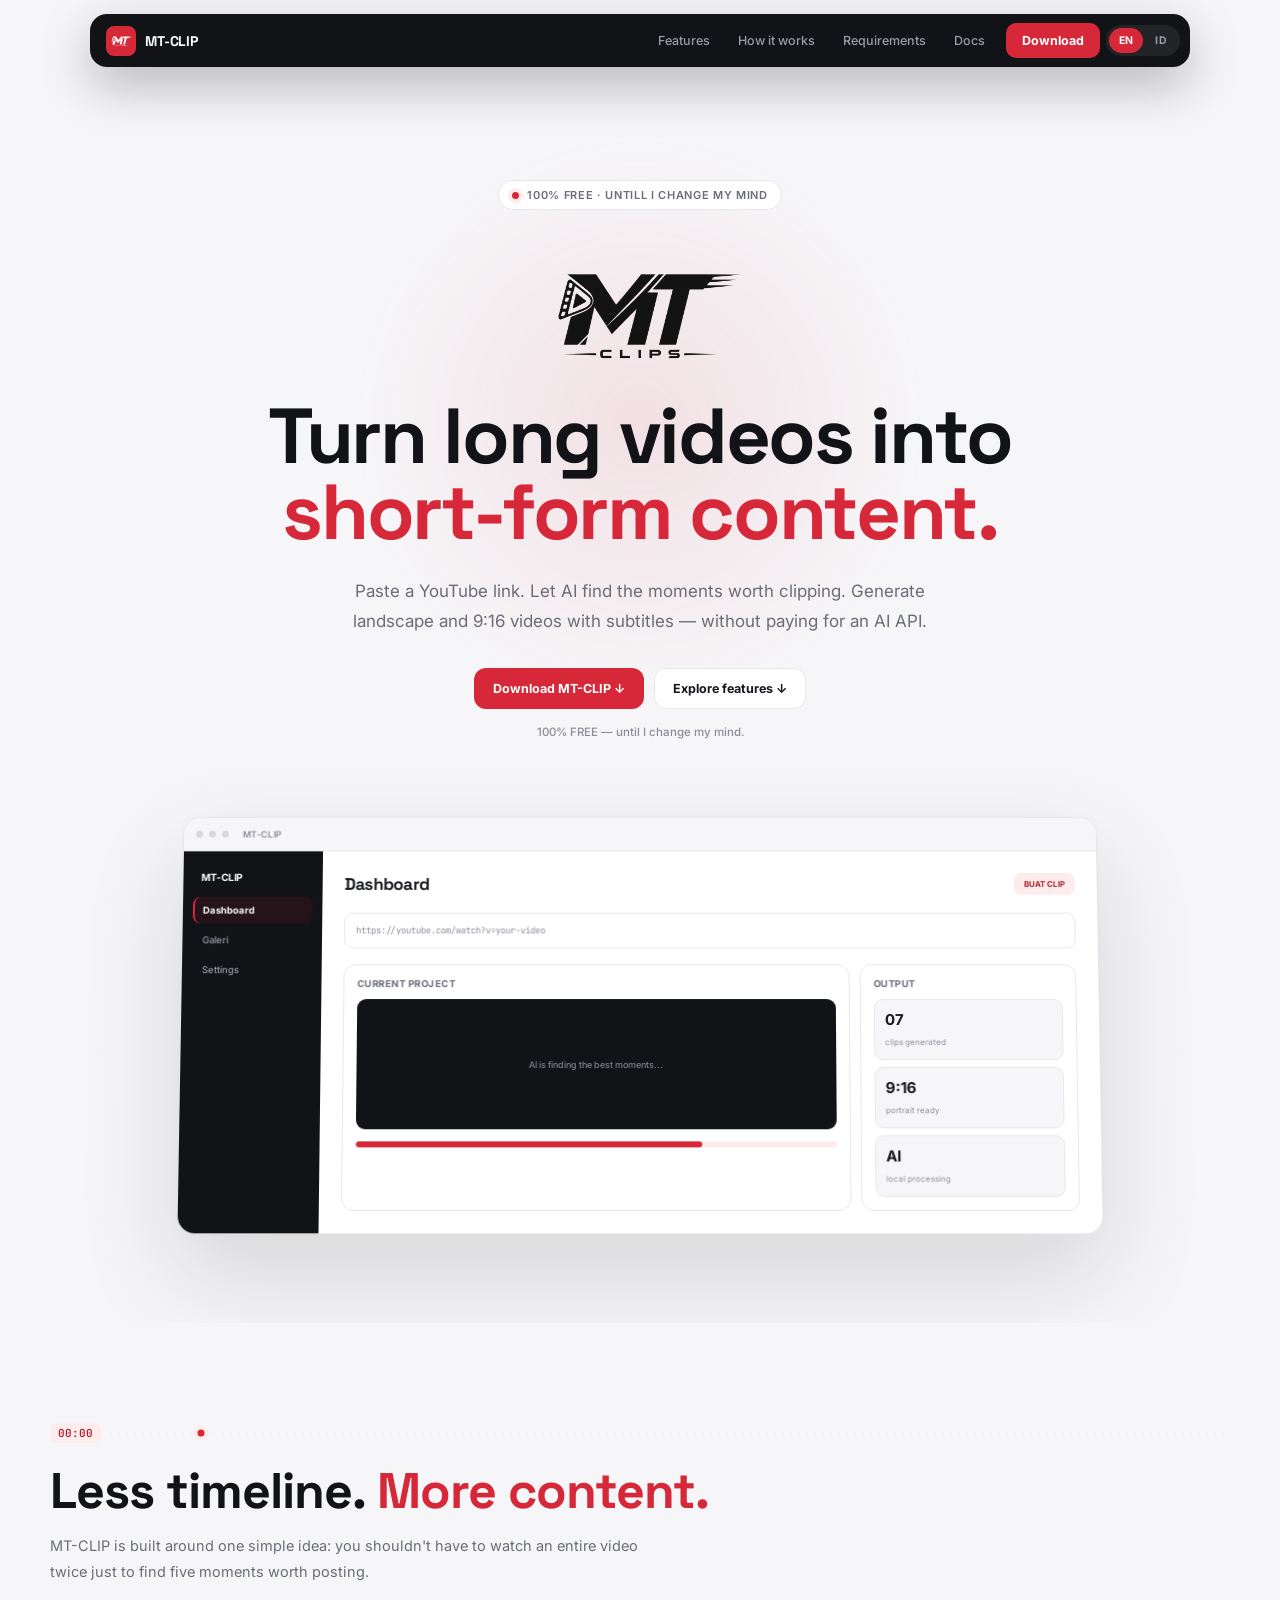
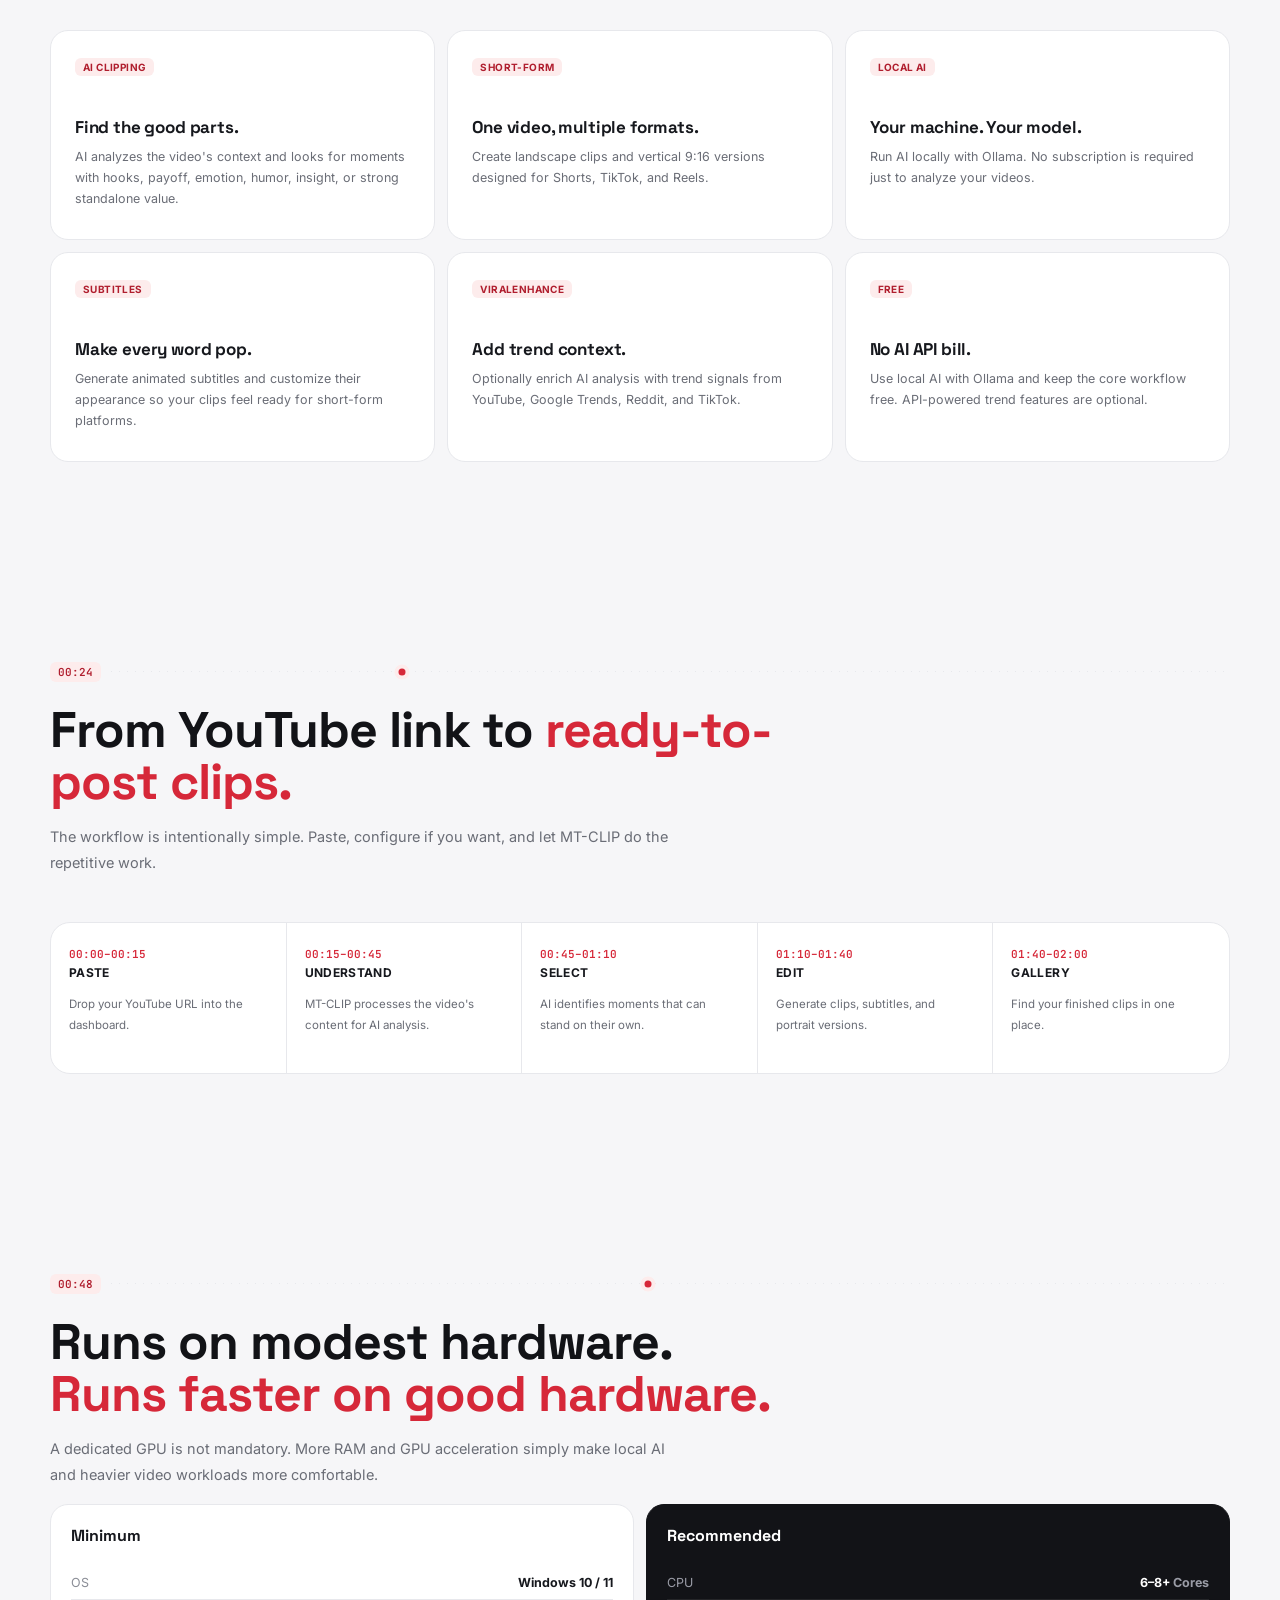
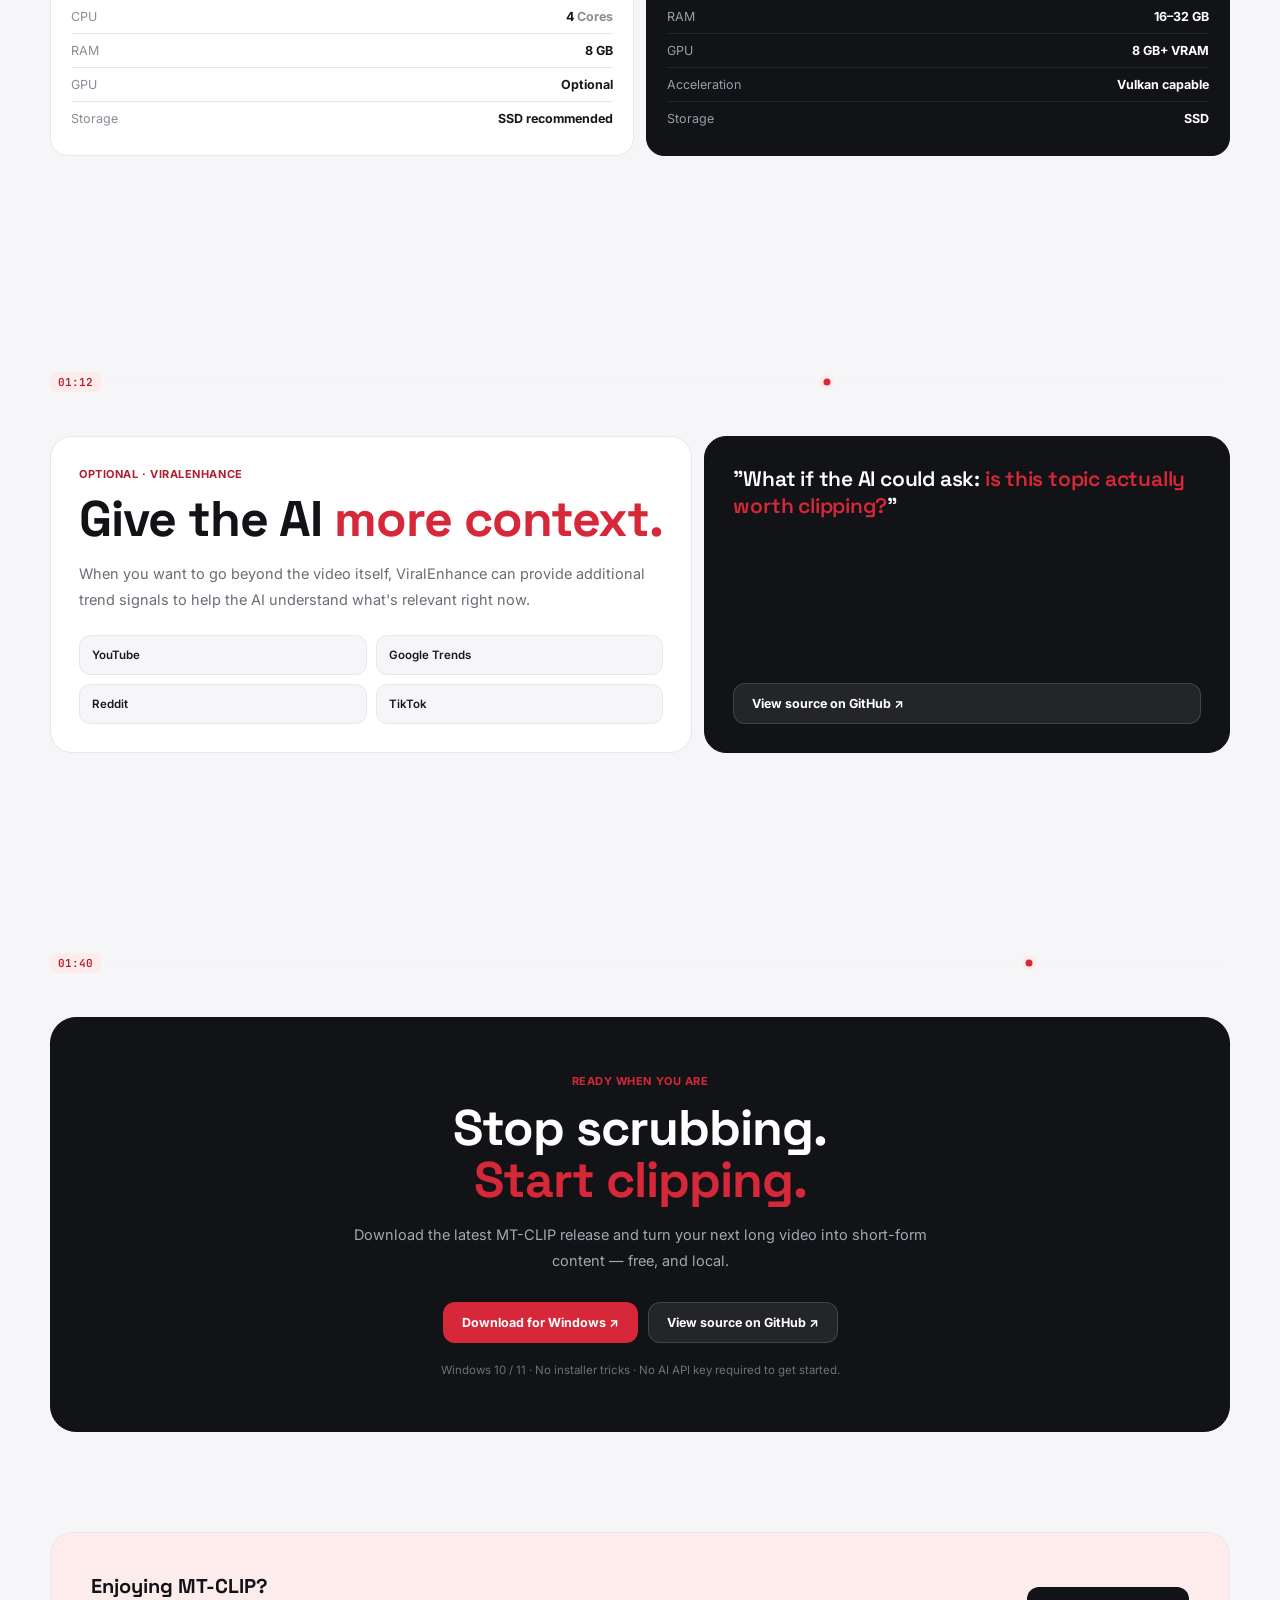
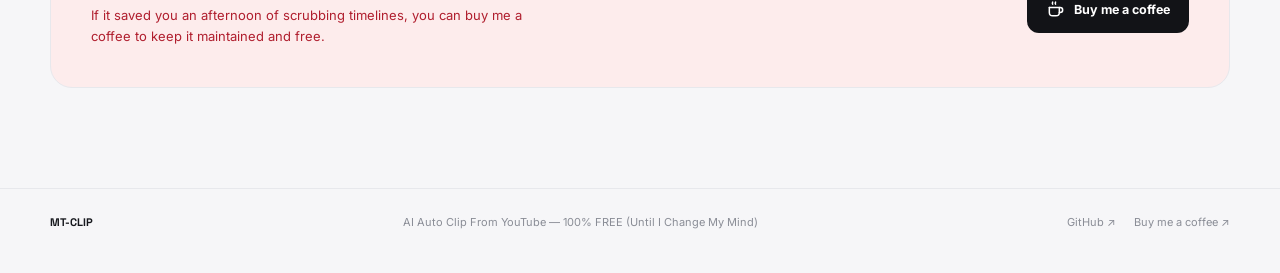
==== index.html @ 2da0e503 "add landing page" ====
<!DOCTYPE html>
<html lang="en">
<head>
  <meta charset="UTF-8" />
  <meta name="viewport" content="width=device-width, initial-scale=1.0" />

  <!-- ============ SEO ============ -->
  <title>MT-CLIP — Turn YouTube Videos into Shorts & Reels with Local AI</title>
  <meta name="title" content="MT-CLIP — Turn YouTube Videos into Shorts & Reels with Local AI" />
  <meta name="description" content="MT-CLIP is a free, desktop app that turns any YouTube video into short-form clips automatically. Local AI finds the best moments, generates 9:16 portrait cuts, and burns in animated subtitles — no API bill required." />
  <meta name="keywords" content="MT-CLIP, AI video clipper, youtube to shorts, auto clip generator, short form content, tiktok clip maker, reels generator, local AI video editor, ollama video, free clip generator, open source video tool" />
  <meta name="author" content="Dafa Prasetya" />
  <meta name="robots" content="index, follow" />
  <meta name="theme-color" content="#121317" />
  <link rel="canonical" href="https://mt-clip.app/" />
  <!-- NOTE: replace the canonical/og:url/twitter:url values above and below with your real deployed domain before publishing. -->

  <!-- ============ Open Graph ============ -->
  <meta property="og:type" content="website" />
  <meta property="og:url" content="https://mt-clip.app/" />
  <meta property="og:title" content="MT-CLIP — Turn YouTube Videos into Shorts & Reels with Local AI" />
  <meta property="og:description" content="Paste a YouTube link. Local AI finds the moments worth clipping and exports landscape + 9:16 videos with animated subtitles — 100% free." />
  <meta property="og:image" content="https://mt-clip.app/logo.png" />
  <meta property="og:locale" content="en_US" />
  <meta property="og:locale:alternate" content="id_ID" />

  <!-- ============ Twitter Card ============ -->
  <meta name="twitter:card" content="summary_large_image" />
  <meta name="twitter:url" content="https://mt-clip.app/" />
  <meta name="twitter:title" content="MT-CLIP — Turn YouTube Videos into Shorts & Reels with Local AI" />
  <meta name="twitter:description" content="Free, local-AI clipper: YouTube link in, ready-to-post Shorts/Reels/TikTok clips out." />
  <meta name="twitter:image" content="https://mt-clip.app/logo.png" />

  <link rel="icon" href="logo.png" type="image/png" />
  <link rel="apple-touch-icon" href="logo.png" />

  <!-- ============ Structured data ============ -->
  <script type="application/ld+json">
  {
    "@context": "https://schema.org",
    "@type": "SoftwareApplication",
    "name": "MT-CLIP",
    "applicationCategory": "MultimediaApplication",
    "operatingSystem": "Windows 10, Windows 11",
    "description": "Free desktop app that uses local AI to turn long YouTube videos into short-form clips with subtitles, in landscape and 9:16 portrait format.",
    "offers": {
      "@type": "Offer",
      "price": "0",
      "priceCurrency": "USD"
    },
    "url": "https://mt-clip.app/",
    "image": "https://mt-clip.app/logo.png",
    "author": {
      "@type": "Person",
      "name": "Dafa Prasetya"
    }
  }
  </script>

  <link rel="preconnect" href="https://fonts.googleapis.com" />
  <link rel="preconnect" href="https://fonts.gstatic.com" crossorigin />
  <link href="https://fonts.googleapis.com/css2?family=Space+Grotesk:wght@500;600;700&family=Inter:wght@400;500;600;700;800&family=JetBrains+Mono:wght@500;600&display=swap" rel="stylesheet" />

  <link rel="stylesheet" href="style.css">
</head>
<body>
  <nav>
    <a class="brand" href="#top">
      <span class="brand-mark"><img src="logo.png" alt="" /></span>
      <span class="brand-name">MT-CLIP</span>
    </a>
    <div class="nav-links">
      <a href="#features" data-i18n="nav.features">Features</a>
      <a href="#how" data-i18n="nav.how">How it works</a>
      <a href="#requirements" data-i18n="nav.requirements">Requirements</a>
      <a href="docs.html" data-i18n="nav.doc">Docs</a>
      <a class="nav-cta" href="#download" data-i18n="nav.download">Download</a>
      <div class="lang-toggle" role="group" aria-label="Language switch">
        <button type="button" data-lang="en" class="active">EN</button>
        <button type="button" data-lang="id">ID</button>
      </div>
    </div>
  </nav>

  <main>
    <section class="hero" id="top">
      <div class="orb"></div>
      <div class="wrap hero-content">
        <div class="eyebrow"><span class="dot"></span> <span data-i18n="hero.eyebrow">100% FREE · Untill i change my mind</span></div>
        <img class="hero-logo" src="logo.png" alt="MT-CLIP logo" />
        <h1 data-i18n="hero.title">Turn long videos into <span>short-form content.</span></h1>
        <p class="hero-copy" data-i18n="hero.copy">
          Paste a YouTube link. Let AI find the moments worth clipping.
          Generate landscape and 9:16 videos with subtitles — without paying for an AI API.
        </p>
        <div class="hero-actions">
          <a class="btn btn-primary" href="#download" data-i18n="hero.cta_primary">Download MT-CLIP ↓</a>
          <a class="btn btn-secondary" href="#features" data-i18n="hero.cta_secondary">Explore features ↓</a>
        </div>
        <div class="release-note" data-i18n="hero.release_note">100% FREE — until I change my mind.</div>

        <div class="mockup-wrap reveal">
          <div class="mockup">
            <div class="window-bar">
              <i></i><i></i><i></i><span class="window-title">MT-CLIP</span>
            </div>
            <div class="dashboard">
              <aside class="side">
                <div class="side-title">MT-CLIP</div>
                <div class="side-item active">Dashboard</div>
                <div class="side-item">Galeri</div>
                <div class="side-item">Settings</div>
              </aside>
              <div class="dash-main">
                <div class="dash-head">
                  <h3 data-i18n="mockup.dashboard">Dashboard</h3>
                  <span class="tiny-btn" data-i18n="mockup.new">BUAT CLIP</span>
                </div>
                <div class="input">https://youtube.com/watch?v=your-video</div>
                <div class="dash-grid">
                  <div class="dash-card">
                    <h4 data-i18n="mockup.current">Current project</h4>
                    <div class="video-preview" data-i18n="mockup.finding">AI is finding the best moments...</div>
                    <div class="progress"><span></span></div>
                  </div>
                  <div class="dash-card">
                    <h4 data-i18n="mockup.output">Output</h4>
                    <div class="stats">
                      <div class="stat"><b>07</b><small data-i18n="mockup.stat1">clips generated</small></div>
                      <div class="stat"><b>9:16</b><small data-i18n="mockup.stat2">portrait ready</small></div>
                      <div class="stat"><b>AI</b><small data-i18n="mockup.stat3">local processing</small></div>
                    </div>
                  </div>
                </div>
              </div>
            </div>
          </div>
        </div>
      </div>
    </section>

    <section id="features">
      <div class="wrap">
        <div class="timecode reveal"><span class="tc-label">00:00</span><div class="tc-track" style="--tc-pos:8%"></div></div>
        <h2 class="section-title reveal" data-i18n="features.title">Less timeline. <span>More content.</span></h2>
        <p class="section-copy reveal" data-i18n="features.copy">
          MT-CLIP is built around one simple idea: you shouldn't have to watch an entire video twice just to find five moments worth posting.
        </p>

        <div class="feature-grid">
          <article class="feature reveal">
            <div class="feature-chip" data-i18n="feature.1.chip">AI CLIPPING</div>
            <h3 data-i18n="feature.1.title">Find the good parts.</h3>
            <p data-i18n="feature.1.desc">AI analyzes the video's context and looks for moments with hooks, payoff, emotion, humor, insight, or strong standalone value.</p>
          </article>
          <article class="feature reveal">
            <div class="feature-chip" data-i18n="feature.2.chip">SHORT-FORM</div>
            <h3 data-i18n="feature.2.title">One video, multiple formats.</h3>
            <p data-i18n="feature.2.desc">Create landscape clips and vertical 9:16 versions designed for Shorts, TikTok, and Reels.</p>
          </article>
          <article class="feature reveal">
            <div class="feature-chip" data-i18n="feature.3.chip">LOCAL AI</div>
            <h3 data-i18n="feature.3.title">Your machine. Your model.</h3>
            <p data-i18n="feature.3.desc">Run AI locally with Ollama. No subscription is required just to analyze your videos.</p>
          </article>
          <article class="feature reveal">
            <div class="feature-chip" data-i18n="feature.4.chip">SUBTITLES</div>
            <h3 data-i18n="feature.4.title">Make every word pop.</h3>
            <p data-i18n="feature.4.desc">Generate animated subtitles and customize their appearance so your clips feel ready for short-form platforms.</p>
          </article>
          <article class="feature reveal">
            <div class="feature-chip" data-i18n="feature.5.chip">VIRALENHANCE</div>
            <h3 data-i18n="feature.5.title">Add trend context.</h3>
            <p data-i18n="feature.5.desc">Optionally enrich AI analysis with trend signals from YouTube, Google Trends, Reddit, and TikTok.</p>
          </article>
          <article class="feature reveal">
            <div class="feature-chip" data-i18n="feature.6.chip">FREE</div>
            <h3 data-i18n="feature.6.title">No AI API bill.</h3>
            <p data-i18n="feature.6.desc">Use local AI with Ollama and keep the core workflow free. API-powered trend features are optional.</p>
          </article>
        </div>
      </div>
    </section>

    <section id="how">
      <div class="wrap">
        <div class="timecode reveal"><span class="tc-label">00:24</span><div class="tc-track" style="--tc-pos:26%"></div></div>
        <h2 class="section-title reveal" data-i18n="how.title">From YouTube link to <span>ready-to-post clips.</span></h2>
        <p class="section-copy reveal" data-i18n="how.copy">The workflow is intentionally simple. Paste, configure if you want, and let MT-CLIP do the repetitive work.</p>

        <div class="flow">
          <div class="flow-step reveal"><span class="flow-time">00:00–00:15</span><b data-i18n="step.1.b">PASTE</b><span class="flow-desc" data-i18n="step.1.d">Drop your YouTube URL into the dashboard.</span></div>
          <div class="flow-step reveal"><span class="flow-time">00:15–00:45</span><b data-i18n="step.2.b">UNDERSTAND</b><span class="flow-desc" data-i18n="step.2.d">MT-CLIP processes the video's content for AI analysis.</span></div>
          <div class="flow-step reveal"><span class="flow-time">00:45–01:10</span><b data-i18n="step.3.b">SELECT</b><span class="flow-desc" data-i18n="step.3.d">AI identifies moments that can stand on their own.</span></div>
          <div class="flow-step reveal"><span class="flow-time">01:10–01:40</span><b data-i18n="step.4.b">EDIT</b><span class="flow-desc" data-i18n="step.4.d">Generate clips, subtitles, and portrait versions.</span></div>
          <div class="flow-step reveal"><span class="flow-time">01:40–02:00</span><b data-i18n="step.5.b">GALLERY</b><span class="flow-desc" data-i18n="step.5.d">Find your finished clips in one place.</span></div>
        </div>
      </div>
    </section>

    <section id="requirements">
      <div class="wrap">
        <div class="timecode reveal"><span class="tc-label">00:48</span><div class="tc-track" style="--tc-pos:48%"></div></div>
        <h2 class="section-title reveal" data-i18n="req.title">Runs on modest hardware. <span>Runs faster on good hardware.</span></h2>
        <p class="section-copy reveal" data-i18n="req.copy">
          A dedicated GPU is not mandatory. More RAM and GPU acceleration simply make local AI and heavier video workloads more comfortable.
        </p>

        <div class="spec-wrap">
          <div class="spec reveal">
            <h3 data-i18n="req.min.title">Minimum</h3>
            <div class="spec-row"><span data-i18n="req.os">OS</span><b>Windows 10 / 11</b></div>
            <div class="spec-row"><span data-i18n="req.cpu">CPU</span><b>4 <span data-i18n="req.cores">Cores</span></b></div>
            <div class="spec-row"><span data-i18n="req.ram">RAM</span><b>8 GB</b></div>
            <div class="spec-row"><span data-i18n="req.gpu">GPU</span><b data-i18n="req.optional">Optional</b></div>
            <div class="spec-row"><span data-i18n="req.storage">Storage</span><b data-i18n="req.ssd_rec">SSD recommended</b></div>
          </div>
          <div class="spec rec reveal">
            <h3 data-i18n="req.rec.title">Recommended</h3>
            <div class="spec-row"><span data-i18n="req.cpu">CPU</span><b>6–8+ <span data-i18n="req.cores">Cores</span></b></div>
            <div class="spec-row"><span data-i18n="req.ram">RAM</span><b>16–32 GB</b></div>
            <div class="spec-row"><span data-i18n="req.gpu">GPU</span><b>8 GB+ VRAM</b></div>
            <div class="spec-row"><span data-i18n="req.accel">Acceleration</span><b data-i18n="req.vulkan">Vulkan capable</b></div>
            <div class="spec-row"><span data-i18n="req.storage">Storage</span><b>SSD</b></div>
          </div>
        </div>
      </div>
    </section>

    <section>
      <div class="wrap">
        <div class="timecode reveal"><span class="tc-label">01:12</span><div class="tc-track" style="--tc-pos:64%"></div></div>
        <div class="viral">
          <div class="viral-main reveal">
            <div class="section-copy" style="margin-top:0; font-weight:700; color:var(--accent-dark); text-transform:uppercase; letter-spacing:.05em; font-size:11px;" data-i18n="viral.kicker">Optional · ViralEnhance</div>
            <h2 class="section-title" style="margin-top:8px;" data-i18n="viral.title">Give the AI <span>more context.</span></h2>
            <p class="section-copy" data-i18n="viral.copy">When you want to go beyond the video itself, ViralEnhance can provide additional trend signals to help the AI understand what's relevant right now.</p>
            <div class="source-list">
              <div class="source">YouTube</div>
              <div class="source">Google Trends</div>
              <div class="source">Reddit</div>
              <div class="source">TikTok</div>
            </div>
          </div>
          <div class="viral-side reveal">
            <p class="quote" data-i18n="viral.quote">"What if the AI could ask: <span>is this topic actually worth clipping?</span>"</p>
            <a class="btn btn-secondary" style="background:rgba(255,255,255,.08); color:#fff; border-color:rgba(255,255,255,.14);" href="https://github.com/dafaprasetya/MT-CLIP" target="_blank" rel="noopener" data-i18n="viral.link">View source on GitHub ↗</a>
          </div>
        </div>
      </div>
    </section>

    <section id="download">
      <div class="wrap">
        <div class="timecode reveal"><span class="tc-label">01:40</span><div class="tc-track" style="--tc-pos:82%"></div></div>
        <div class="download-panel reveal">
          <div class="section-copy" style="margin-top:0; font-weight:700; color:var(--accent); text-transform:uppercase; letter-spacing:.05em; font-size:11px;" data-i18n="dl.kicker">Ready when you are</div>
          <h2 class="section-title" style="margin:10px auto 0; color:#fff;" data-i18n="dl.title">Stop scrubbing.<br><span>Start clipping.</span></h2>
          <p class="section-copy" data-i18n="dl.copy">Download the latest MT-CLIP release and turn your next long video into short-form content — free, and local.</p>
          <div class="download-actions">
            <a class="btn btn-primary" href="https://github.com/dafaprasetya/MT-CLIP/releases/" target="_blank" rel="noopener" data-i18n="dl.primary">Download for Windows ↗</a>
            <a class="btn btn-secondary" style="background:rgba(255,255,255,.08); color:#fff; border-color:rgba(255,255,255,.14);" href="https://github.com/dafaprasetya/MT-CLIP" target="_blank" rel="noopener" data-i18n="dl.secondary">View source on GitHub ↗</a>
          </div>
          <div class="download-meta" data-i18n="dl.meta">Windows 10 / 11 · No installer tricks · No AI API key required to get started.</div>
        </div>
      </div>
    </section>

    <section style="padding-top:0;">
      <div class="wrap">
        <div class="coffee-panel reveal">
          <div class="coffee-copy">
            <h3 data-i18n="coffee.title">Enjoying MT-CLIP?</h3>
            <p data-i18n="coffee.copy">If it saved you an afternoon of scrubbing timelines, you can buy me a coffee to keep it maintained and free.</p>
          </div>
          <a class="btn btn-dark" href="https://tiptap.gg/prstya" target="_blank" rel="noopener">
            <svg class="coffee-icon" viewBox="0 0 24 24" fill="none" xmlns="http://www.w3.org/2000/svg" aria-hidden="true">
              <path d="M4 9h13a3 3 0 0 1 0 6h-1" stroke="currentColor" stroke-width="1.8" stroke-linecap="round"/>
              <path d="M4 9v6a4 4 0 0 0 4 4h4a4 4 0 0 0 4-4V9" stroke="currentColor" stroke-width="1.8" stroke-linecap="round" stroke-linejoin="round"/>
              <path d="M8 2.5c-.6.9-.6 1.6 0 2.5M11.5 2.5c-.6.9-.6 1.6 0 2.5" stroke="currentColor" stroke-width="1.8" stroke-linecap="round"/>
            </svg>
            <span data-i18n="coffee.button">Buy me a coffee</span>
          </a>
        </div>
      </div>
    </section>
  </main>

  <footer>
    <div class="wrap footer-inner">
      <div class="footer-brand">MT-CLIP</div>
      <div data-i18n="footer.tagline">AI Auto Clip From YouTube — 100% FREE (Until I Change My Mind)</div>
      <div class="footer-links">
        <a href="https://github.com/dafaprasetya/MT-CLIP" target="_blank" rel="noopener">GitHub ↗</a>
        <a href="https://tiptap.gg/prstya" target="_blank" rel="noopener" data-i18n="footer.coffee">Buy me a coffee ↗</a>
      </div>
    </div>
  </footer>

  <script>
    // =========================================================
    // Scroll-reveal
    // =========================================================
    var observer = new IntersectionObserver(function (entries) {
      entries.forEach(function (entry) {
        if (entry.isIntersecting) {
          entry.target.classList.add("show");
          observer.unobserve(entry.target);
        }
      });
    }, { threshold: 0.12 });

    document.querySelectorAll(".reveal").forEach(function (el, index) {
      el.style.transitionDelay = Math.min(index * 30, 220) + "ms";
      observer.observe(el);
    });

    // Tiny parallax on the hero glow.
    var orb = document.querySelector(".orb");
    window.addEventListener("mousemove", function (e) {
      if (!orb) return;
      var x = (e.clientX / window.innerWidth - 0.5) * 16;
      var y = (e.clientY / window.innerHeight - 0.5) * 10;
      orb.style.transform = "translate(calc(-50% + " + x + "px), calc(-50% + " + y + "px))";
    });

    // Smooth-scroll for every in-page anchor (nav "Download" -> #download,
    // hero CTAs, etc.) with an offset so the fixed nav never covers the target.
    document.querySelectorAll('a[href^="#"]').forEach(function (link) {
      link.addEventListener("click", function (e) {
        var id = link.getAttribute("href");
        if (id.length < 2) return;
        var target = document.querySelector(id);
        if (!target) return;
        e.preventDefault();
        var navHeight = 96;
        var top = target.getBoundingClientRect().top + window.pageYOffset - navHeight;
        window.scrollTo({ top: top, behavior: "smooth" });
        history.pushState(null, "", id);
      });
    });

    // =========================================================
    // EN / ID language switch — pure JS, no page reload
    // =========================================================
    var translations = {
      en: {
        "nav.features": "Features",
        "nav.how": "How it works",
        "nav.doc": "Docs",
        "nav.requirements": "Requirements",
        "nav.download": "Download",
        "hero.eyebrow": "100$ Free · Untill I Change My Mind",
        "hero.title": 'Turn long videos into <span>short-form content.</span>',
        "hero.copy": "Paste a YouTube link. Let AI find the moments worth clipping. Generate landscape and 9:16 videos with subtitles — without paying for an AI API.",
        "hero.cta_primary": "Download MT-CLIP ↓",
        "hero.cta_secondary": "Explore features ↓",
        "hero.release_note": "100% FREE — until I change my mind.",
        "mockup.dashboard": "Dashboard",
        "mockup.new": "NEW CLIP",
        "mockup.current": "Current project",
        "mockup.finding": "AI is finding the best moments...",
        "mockup.output": "Output",
        "mockup.stat1": "clips generated",
        "mockup.stat2": "portrait ready",
        "mockup.stat3": "local processing",
        "features.title": 'Less timeline. <span>More content.</span>',
        "features.copy": "MT-CLIP is built around one simple idea: you shouldn't have to watch an entire video twice just to find five moments worth posting.",
        "feature.1.chip": "AI CLIPPING", "feature.1.title": "Find the good parts.", "feature.1.desc": "AI analyzes the video's context and looks for moments with hooks, payoff, emotion, humor, insight, or strong standalone value.",
        "feature.2.chip": "SHORT-FORM", "feature.2.title": "One video, multiple formats.", "feature.2.desc": "Create landscape clips and vertical 9:16 versions designed for Shorts, TikTok, and Reels.",
        "feature.3.chip": "LOCAL AI", "feature.3.title": "Your machine. Your model.", "feature.3.desc": "Run AI locally with Ollama. No subscription is required just to analyze your videos.",
        "feature.4.chip": "SUBTITLES", "feature.4.title": "Make every word pop.", "feature.4.desc": "Generate animated subtitles and customize their appearance so your clips feel ready for short-form platforms.",
        "feature.5.chip": "VIRALENHANCE", "feature.5.title": "Add trend context.", "feature.5.desc": "Optionally enrich AI analysis with trend signals from YouTube, Google Trends, Reddit, and TikTok.",
        "feature.6.chip": "FREE", "feature.6.title": "No AI API bill.", "feature.6.desc": "Use local AI with Ollama and keep the core workflow free. API-powered trend features are optional.",
        "how.title": 'From YouTube link to <span>ready-to-post clips.</span>',
        "how.copy": "The workflow is intentionally simple. Paste, configure if you want, and let MT-CLIP do the repetitive work.",
        "step.1.b": "PASTE", "step.1.d": "Drop your YouTube URL into the dashboard.",
        "step.2.b": "UNDERSTAND", "step.2.d": "MT-CLIP processes the video's content for AI analysis.",
        "step.3.b": "SELECT", "step.3.d": "AI identifies moments that can stand on their own.",
        "step.4.b": "EDIT", "step.4.d": "Generate clips, subtitles, and portrait versions.",
        "step.5.b": "GALLERY", "step.5.d": "Find your finished clips in one place.",
        "req.title": 'Runs on modest hardware. <span>Runs faster on good hardware.</span>',
        "req.copy": "A dedicated GPU is not mandatory. More RAM and GPU acceleration simply make local AI and heavier video workloads more comfortable.",
        "req.min.title": "Minimum", "req.rec.title": "Recommended",
        "req.os": "OS", "req.cpu": "CPU", "req.cores": "Cores", "req.ram": "RAM", "req.gpu": "GPU",
        "req.optional": "Optional", "req.storage": "Storage", "req.ssd_rec": "SSD recommended",
        "req.accel": "Acceleration", "req.vulkan": "Vulkan capable",
        "viral.kicker": "Optional · ViralEnhance",
        "viral.title": 'Give the AI <span>more context.</span>',
        "viral.copy": "When you want to go beyond the video itself, ViralEnhance can provide additional trend signals to help the AI understand what's relevant right now.",
        "viral.quote": '"What if the AI could ask: <span>is this topic actually worth clipping?</span>"',
        "viral.link": "View source on GitHub ↗",
        "dl.kicker": "Ready when you are",
        "dl.title": 'Stop scrubbing.<br><span>Start clipping.</span>',
        "dl.copy": "Download the latest MT-CLIP release and turn your next long video into short-form content — free, and local.",
        "dl.primary": "Download for Windows ↗",
        "dl.secondary": "View source on GitHub ↗",
        "dl.meta": "Windows 10 / 11 · No installer tricks · No AI API key required to get started.",
        "coffee.title": "Enjoying MT-CLIP?",
        "coffee.copy": "If it saved you an afternoon of scrubbing timelines, you can buy me a coffee to keep it maintained and free.",
        "coffee.button": "Buy me a coffee",
        "footer.tagline": "AI Auto Clip From YouTube — 100% FREE (Until I Change My Mind)",
        "footer.coffee": "Buy me a coffee ↗"
      },
      id: {
        "nav.features": "Fitur",
        "nav.how": "Cara kerja",
        "nav.doc": "Doks",
        "nav.requirements": "Spesifikasi",
        "nav.download": "Download",
        "hero.eyebrow": "100% Gratis · setidaknya sampai saya berubah pikiran",
        "hero.title": 'Ubah video panjang jadi <span>konten short-form.</span>',
        "hero.copy": "Tempel link YouTube. Biarkan AI mencari momen yang layak diklip. Hasilkan video landscape dan 9:16 lengkap dengan subtitle — tanpa perlu bayar API AI.",
        "hero.cta_primary": "Download MT-CLIP ↓",
        "hero.cta_secondary": "Lihat fitur ↓",
        "hero.release_note": "100% GRATIS — sampai saya berubah pikiran.",
        "mockup.dashboard": "Dashboard",
        "mockup.new": "CLIP BARU",
        "mockup.current": "Proyek saat ini",
        "mockup.finding": "AI sedang mencari momen terbaik...",
        "mockup.output": "Hasil",
        "mockup.stat1": "klip dibuat",
        "mockup.stat2": "versi portrait siap",
        "mockup.stat3": "proses lokal",
        "features.title": 'Lebih sedikit timeline. <span>Lebih banyak konten.</span>',
        "features.copy": "MT-CLIP dibangun dari satu ide sederhana: kamu tidak perlu menonton ulang seluruh video hanya untuk menemukan lima momen yang layak diunggah.",
        "feature.1.chip": "AI CLIPPING", "feature.1.title": "Temukan bagian terbaiknya.", "feature.1.desc": "AI menganalisis konteks video dan mencari momen dengan hook, payoff, emosi, humor, insight, atau nilai yang kuat berdiri sendiri.",
        "feature.2.chip": "SHORT-FORM", "feature.2.title": "Satu video, banyak format.", "feature.2.desc": "Buat klip landscape dan versi vertikal 9:16 yang dirancang untuk Shorts, TikTok, dan Reels.",
        "feature.3.chip": "AI LOKAL", "feature.3.title": "Mesinmu. Modelmu.", "feature.3.desc": "Jalankan AI secara lokal dengan Ollama. Tidak perlu berlangganan hanya untuk menganalisis video.",
        "feature.4.chip": "SUBTITLE", "feature.4.title": "Buat setiap kata menonjol.", "feature.4.desc": "Hasilkan subtitle animasi dan sesuaikan tampilannya agar klip terasa siap untuk platform short-form.",
        "feature.5.chip": "VIRALENHANCE", "feature.5.title": "Tambahkan konteks tren.", "feature.5.desc": "Perkaya analisis AI secara opsional dengan sinyal tren dari YouTube, Google Trends, Reddit, dan TikTok.",
        "feature.6.chip": "GRATIS", "feature.6.title": "Tanpa biaya API AI.", "feature.6.desc": "Gunakan AI lokal dengan Ollama dan jaga alur kerja inti tetap gratis. Fitur tren berbasis API bersifat opsional.",
        "how.title": 'Dari link YouTube jadi <span>klip siap unggah.</span>',
        "how.copy": "Alur kerjanya sengaja dibuat sederhana. Tempel, atur jika perlu, lalu biarkan MT-CLIP mengerjakan bagian yang berulang.",
        "step.1.b": "TEMPEL", "step.1.d": "Masukkan URL YouTube ke dashboard.",
        "step.2.b": "PAHAMI", "step.2.d": "MT-CLIP memproses isi video untuk dianalisis AI.",
        "step.3.b": "PILIH", "step.3.d": "AI mengidentifikasi momen yang bisa berdiri sendiri.",
        "step.4.b": "EDIT", "step.4.d": "Hasilkan klip, subtitle, dan versi portrait.",
        "step.5.b": "GALERI", "step.5.d": "Temukan klip yang sudah jadi di satu tempat.",
        "req.title": 'Jalan di perangkat sederhana. <span>Lebih cepat di perangkat mumpuni.</span>',
        "req.copy": "GPU khusus tidak wajib. RAM lebih besar dan akselerasi GPU hanya membuat AI lokal dan proses video berat terasa lebih nyaman.",
        "req.min.title": "Minimum", "req.rec.title": "Direkomendasikan",
        "req.os": "OS", "req.cpu": "CPU", "req.cores": "Core", "req.ram": "RAM", "req.gpu": "GPU",
        "req.optional": "Opsional", "req.storage": "Penyimpanan", "req.ssd_rec": "SSD disarankan",
        "req.accel": "Akselerasi", "req.vulkan": "Mendukung Vulkan",
        "viral.kicker": "Opsional · ViralEnhance",
        "viral.title": 'Beri AI <span>konteks lebih.</span>',
        "viral.copy": "Kalau ingin lebih dari sekadar isi video, ViralEnhance bisa memberi sinyal tren tambahan agar AI paham apa yang relevan saat ini.",
        "viral.quote": '"Bagaimana kalau AI bisa bertanya: <span>apakah topik ini benar-benar layak diklip?</span>"',
        "viral.link": "Lihat source di GitHub ↗",
        "dl.kicker": "Siap kapan pun kamu siap",
        "dl.title": 'Berhenti scrubbing.<br><span>Mulai nge-clip.</span>',
        "dl.copy": "Download rilis terbaru MT-CLIP dan ubah video panjangmu berikutnya jadi konten short-form — gratis, dan lokal.",
        "dl.primary": "Download untuk Windows ↗",
        "dl.secondary": "Lihat source di GitHub ↗",
        "dl.meta": "Windows 10 / 11 · Tanpa trik instalasi · Tidak butuh API key AI untuk mulai.",
        "coffee.title": "Suka pakai MT-CLIP?",
        "coffee.copy": "Kalau ini menghemat waktumu dari scrubbing timeline berjam-jam, traktir saya kopi biar tetap dirawat dan gratis.",
        "coffee.button": "Traktir kopi",
        "footer.tagline": "AI Auto Clip Dari YouTube — 100% GRATIS (Sampai Saya Berubah Pikiran)",
        "footer.coffee": "Traktir kopi ↗"
      }
    };

    function applyLanguage(lang) {
      if (!translations[lang]) return;
      var dict = translations[lang];
      document.querySelectorAll("[data-i18n]").forEach(function (el) {
        var key = el.getAttribute("data-i18n");
        if (dict[key] !== undefined) {
          el.innerHTML = dict[key];
        }
      });
      document.documentElement.lang = lang;
      document.querySelectorAll(".lang-toggle button").forEach(function (btn) {
        btn.classList.toggle("active", btn.getAttribute("data-lang") === lang);
      });
      try { localStorage.setItem("mtclip-lang", lang); } catch (e) {}
    }

    document.querySelectorAll(".lang-toggle button").forEach(function (btn) {
      btn.addEventListener("click", function () {
        applyLanguage(btn.getAttribute("data-lang"));
      });
    });

    (function initLanguage() {
      var saved = null;
      try { saved = localStorage.getItem("mtclip-lang"); } catch (e) {}
      if (saved && translations[saved]) applyLanguage(saved);
    })();
  </script>
</body>
</html>
---- style.css ----
:root {
    /* ---- Ported 1:1 from the MT-CLIP desktop app palette (app.py) ---- */
    --ink: #121317;            /* sidebar / nav */
    --ink-hover: #1D1F26;
    --ink-active: #241318;
    --bg: #F6F6F8;             /* app content canvas */
    --card: #FFFFFF;
    --border: #E7E8EC;
    --text: #16181D;
    --muted: #8A8D96;
    --muted-2: #6A6D76;
    --accent: #D62839;
    --accent-dark: #B01E2E;
    --accent-light: #FDECEC;
    --success: #1F8A55;
    --success-bg: #EAF7EF;

    --font-display: "Space Grotesk", "Inter", ui-sans-serif, system-ui, sans-serif;
    --font-body: "Inter", ui-sans-serif, system-ui, -apple-system, "Segoe UI", sans-serif;
    --font-mono: "JetBrains Mono", ui-monospace, "SFMono-Regular", Menlo, monospace;

    --max: 1180px;
    --radius: 20px;
}

* { box-sizing: border-box; }

html {
    scroll-behavior: smooth;
}
@media (prefers-reduced-motion: reduce) {
    html { scroll-behavior: auto; }
    * { animation-duration: 0.01ms !important; animation-iteration-count: 1 !important; transition-duration: 0.01ms !important; }
}

body {
    margin: 0;
    background: var(--bg);
    color: var(--text);
    font-family: var(--font-body);
    overflow-x: hidden;
    -webkit-font-smoothing: antialiased;
}

a { color: inherit; text-decoration: none; }
button { font: inherit; cursor: pointer; }
img { max-width: 100%; display: block; }
.wrap { width: min(calc(100% - 40px), var(--max)); margin: 0 auto; }

:focus-visible {
    outline: 2.5px solid var(--accent);
    outline-offset: 3px;
    border-radius: 6px;
}

/* ===================== NAV ===================== */
nav {
    position: fixed;
    top: 14px;
    left: 50%;
    transform: translateX(-50%);
    width: min(calc(100% - 28px), 1100px);
    z-index: 100;
    padding: 9px 10px 9px 16px;
    display: flex;
    align-items: center;
    justify-content: space-between;
    gap: 12px;
    border-radius: 17px;
    background: var(--ink);
    box-shadow: 0 18px 50px rgba(18, 19, 23, .28);
}
.brand { display: flex; align-items: center; gap: 9px; font-family: var(--font-display); font-weight: 700; letter-spacing: -.01em; color: #fff; font-size: 14px; }
.brand-mark { width: 30px; height: 30px; border-radius: 8px; overflow: hidden; background: var(--accent); display: grid; place-items: center; }
.brand-mark img { width: 100%; height: 100%; object-fit: contain; padding: 3px; }
.nav-links { display: flex; gap: 2px; align-items: center; }
.nav-links a {
    color: #9A9CA6;
    padding: 9px 13px;
    border-radius: 10px;
    font-size: 12.5px;
    font-weight: 500;
    transition: .18s ease;
    white-space: nowrap;
}
.nav-links a:hover { color: #fff; background: var(--ink-hover); }

.lang-toggle {
    display: flex;
    align-items: center;
    background: rgba(255,255,255,.07);
    border-radius: 999px;
    padding: 3px;
    margin-left: 4px;
    gap: 2px;
}
.lang-toggle button {
    border: none;
    background: transparent;
    color: #9A9CA6;
    font-size: 10.5px;
    font-weight: 700;
    letter-spacing: .03em;
    padding: 6px 10px;
    border-radius: 999px;
    transition: .18s ease;
}
.lang-toggle button.active {
    background: var(--accent);
    color: #fff;
}
.lang-toggle button:not(.active):hover { color: #fff; }

.nav-cta {
    background: var(--accent) !important;
    color: #fff !important;
    font-weight: 700 !important;
    padding: 10px 16px !important;
    margin-left: 6px;
}
.nav-cta:hover { background: var(--accent-dark) !important; color: #fff !important; }

.nav-burger { display: none; }

/* ===================== HERO ===================== */
.hero {
    min-height: 900px;
    padding: 180px 0 90px;
    position: relative;
    display: flex;
    align-items: center;
    text-align: center;
    overflow: hidden;
}
.orb {
    position: absolute;
    width: 620px; height: 620px;
    left: 50%; top: 32%;
    transform: translate(-50%, -50%);
    background: radial-gradient(circle, rgba(214,40,57,.10), transparent 65%);
    filter: blur(10px);
    pointer-events: none;
}
.hero-content { position: relative; z-index: 2; width: 100%; }
.eyebrow {
    display: inline-flex;
    align-items: center;
    gap: 8px;
    padding: 7px 13px;
    border: 1px solid var(--border);
    border-radius: 999px;
    background: var(--card);
    color: var(--muted-2);
    font-size: 11px;
    font-weight: 600;
    letter-spacing: .06em;
    text-transform: uppercase;
}
.dot { width: 7px; height: 7px; border-radius: 50%; background: var(--accent); box-shadow: 0 0 0 4px var(--accent-light); }

.hero-logo {
    width: min(300px, 60vw);
    max-height: 140px;
    object-fit: contain;
    margin: 34px auto 14px;
    /* logo.png is a near-white wordmark with transparency, so on the
        light hero background it needs to be flipped to solid black. */
    filter: brightness(0);
    opacity: .92;
}

h1 {
    margin: 0 auto;
    max-width: 900px;
    font-family: var(--font-display);
    font-size: clamp(40px, 7vw, 78px);
    line-height: .98;
    letter-spacing: -.03em;
    font-weight: 700;
    color: var(--ink);
}
h1 span { color: var(--accent); }
.hero-copy {
    max-width: 620px;
    margin: 26px auto 0;
    color: var(--muted-2);
    font-size: clamp(14px, 2vw, 17px);
    line-height: 1.75;
}
.hero-actions {
    display: flex;
    justify-content: center;
    gap: 10px;
    margin-top: 32px;
    flex-wrap: wrap;
}
.btn {
    border: 1.5px solid transparent;
    border-radius: 12px;
    padding: 13px 20px;
    font-weight: 700;
    font-size: 13px;
    transition: .2s ease;
    display: inline-flex;
    align-items: center;
    gap: 8px;
}
.btn-primary { background: var(--accent); color: #fff; }
.btn-primary:hover { background: var(--accent-dark); transform: translateY(-2px); box-shadow: 0 14px 30px rgba(214,40,57,.28); }
.btn-secondary { background: var(--card); color: var(--text); border-color: var(--border); }
.btn-secondary:hover { border-color: var(--accent); color: var(--accent-dark); transform: translateY(-2px); }
.btn-dark { background: var(--ink); color: #fff; }
.btn-dark:hover { background: var(--ink-hover); transform: translateY(-2px); }

.release-note { margin-top: 16px; color: var(--muted); font-size: 11.5px; font-weight: 500; }

/* ---- App mockup (mirrors the real desktop app) ---- */
.mockup-wrap { margin: 76px auto 0; perspective: 1400px; }
.mockup {
    width: min(920px, 100%);
    margin: auto;
    border: 1px solid var(--border);
    border-radius: 18px;
    overflow: hidden;
    background: var(--card);
    box-shadow: 0 40px 100px rgba(18,19,23,.14), 0 0 0 1px rgba(18,19,23,.02);
    transform: rotateX(3deg);
    text-align: left;
}
.window-bar {
    height: 34px;
    display: flex;
    align-items: center;
    gap: 6px;
    padding: 0 12px;
    border-bottom: 1px solid var(--border);
    background: var(--bg);
}
.window-bar i { width: 7px; height: 7px; border-radius: 50%; background: #D7D8DE; }
.window-title { margin-left: 8px; color: var(--muted); font-size: 9px; font-weight: 600; letter-spacing: .04em; }
.dashboard { display: grid; grid-template-columns: 140px 1fr; min-height: 380px; }
.side { padding: 16px 10px; background: var(--ink); }
.side-title { color: #fff; font-size: 10px; font-weight: 700; padding: 4px 8px 14px; letter-spacing: -.01em; }
.side-item { padding: 8px 10px; border-radius: 8px; color: #9A9CA6; font-size: 9.5px; font-weight: 500; margin-bottom: 3px; }
.side-item.active { background: var(--ink-active); color: #fff; font-weight: 700; border-left: 2px solid var(--accent); padding-left: 8px; }
.dash-main { padding: 22px; background: var(--card); }
.dash-head { display: flex; justify-content: space-between; align-items: center; }
.dash-head h3 { margin: 0; font-size: 17px; letter-spacing: -.02em; color: var(--text); font-family: var(--font-display); }
.tiny-btn { background: var(--accent-light); color: var(--accent-dark); padding: 6px 10px; border-radius: 7px; font-size: 8px; font-weight: 700; }
.input {
    margin-top: 18px; border: 1.5px solid var(--border); border-radius: 9px;
    padding: 11px; color: var(--muted); font-size: 9px; background: var(--card); font-family: var(--font-mono);
}
.dash-grid { margin-top: 16px; display: grid; grid-template-columns: 1.4fr .6fr; gap: 10px; }
.dash-card { border: 1px solid var(--border); border-radius: 12px; padding: 13px; background: var(--card); }
.dash-card h4 { margin: 0 0 10px; font-size: 9.5px; color: var(--muted-2); font-weight: 700; text-transform: uppercase; letter-spacing: .05em; }
.video-preview {
    height: 130px; border-radius: 9px; background: var(--ink);
    display: grid; place-items: center; color: #7C7E88; font-size: 9px; font-weight: 500;
}
.progress { height: 6px; background: var(--accent-light); border-radius: 10px; overflow: hidden; margin-top: 12px; }
.progress span { display: block; width: 72%; height: 100%; background: var(--accent); border-radius: 10px; }
.stats { display: grid; gap: 7px; }
.stat { padding: 10px; background: var(--bg); border: 1px solid var(--border); border-radius: 9px; }
.stat b { display: block; font-size: 15px; color: var(--text); }
.stat small { color: var(--muted); font-size: 8px; }

/* ===================== SECTIONS / SIGNATURE TIMECODE DIVIDER ===================== */
section { padding: 100px 0; position: relative; scroll-margin-top: 96px; }

.timecode {
    display: flex;
    align-items: center;
    gap: 10px;
    margin-bottom: 22px;
}
.timecode .tc-label {
    font-family: var(--font-mono);
    font-size: 11px;
    font-weight: 600;
    color: var(--accent-dark);
    background: var(--accent-light);
    border-radius: 6px;
    padding: 3px 8px;
    white-space: nowrap;
}
.timecode .tc-track {
    flex: 1;
    height: 1px;
    background-image: repeating-linear-gradient(to right, var(--border) 0 1px, transparent 1px 8px);
    position: relative;
}
.timecode .tc-track::after {
    content: "";
    position: absolute;
    left: var(--tc-pos, 0%);
    top: 50%;
    width: 7px; height: 7px;
    border-radius: 50%;
    background: var(--accent);
    transform: translate(-50%, -50%);
    box-shadow: 0 0 0 4px var(--accent-light);
}

.section-title { font-family: var(--font-display); font-size: clamp(30px, 4.4vw, 50px); line-height: 1.04; letter-spacing: -.02em; margin: 0; max-width: 740px; color: var(--ink); font-weight: 700; }
.section-title span { color: var(--accent); }
.section-copy { color: var(--muted-2); line-height: 1.8; max-width: 620px; margin-top: 16px; font-size: 14.5px; }

/* ---- Features ---- */
.feature-grid { display: grid; grid-template-columns: repeat(3, 1fr); gap: 12px; margin-top: 44px; }
.feature {
    padding: 24px;
    border: 1px solid var(--border);
    border-radius: var(--radius);
    background: var(--card);
    min-height: 210px;
    transition: .25s ease;
}
.feature:hover { transform: translateY(-5px); border-color: var(--accent); box-shadow: 0 20px 40px rgba(18,19,23,.06); }
.feature-chip {
    display: inline-block;
    color: var(--accent-dark);
    background: var(--accent-light);
    border-radius: 6px;
    font-size: 10px;
    font-weight: 700;
    letter-spacing: .04em;
    padding: 3px 8px;
    margin-bottom: 40px;
}
.feature h3 { font-family: var(--font-display); font-size: 17px; letter-spacing: -.01em; margin: 0 0 8px; color: var(--text); font-weight: 700; }
.feature p { color: var(--muted-2); font-size: 12.5px; line-height: 1.7; margin: 0; }

/* ---- How it works: styled as literal clip timestamps ---- */
.flow {
    margin-top: 46px;
    display: grid;
    grid-template-columns: repeat(5, 1fr);
    border: 1px solid var(--border);
    border-radius: 20px;
    overflow: hidden;
    background: var(--card);
}
.flow-step { padding: 24px 18px; min-height: 150px; border-right: 1px solid var(--border); }
.flow-step:last-child { border-right: 0; }
.flow-step .flow-time { display: block; font-family: var(--font-mono); font-size: 11px; font-weight: 600; color: var(--accent); margin-bottom: 4px; }
.flow-step b { display: block; font-size: 12px; letter-spacing: .03em; margin-bottom: 12px; color: var(--text); }
.flow-step span.flow-desc { color: var(--muted-2); font-size: 11.5px; line-height: 1.6; }

/* ---- Requirements ---- */
.spec-wrap { display: grid; grid-template-columns: 1fr 1fr; gap: 12px; margin-top: 44px; }
.spec { border: 1px solid var(--border); border-radius: 20px; padding: 26px; background: var(--card); }
.spec.rec { background: var(--ink); border-color: var(--ink); }
.spec h3 { margin: 0 0 20px; font-size: 16px; font-family: var(--font-display); color: var(--text); }
.spec.rec h3 { color: #fff; }
.spec-row { display: flex; justify-content: space-between; gap: 20px; padding: 11px 0; border-bottom: 1px solid var(--border); font-size: 12.5px; }
.spec.rec .spec-row { border-bottom-color: rgba(255,255,255,.08); }
.spec-row:last-child { border-bottom: 0; }
.spec-row span { color: var(--muted); }
.spec.rec .spec-row span { color: #9A9CA6; }
.spec-row b { color: var(--text); }
.spec.rec .spec-row b { color: #fff; }

/* ---- ViralEnhance ---- */
.viral { display: grid; grid-template-columns: 1.1fr .9fr; gap: 12px; align-items: stretch; margin-top: 44px; }
.viral-main, .viral-side { border: 1px solid var(--border); border-radius: 22px; padding: 28px; background: var(--card); }
.source-list { display: grid; grid-template-columns: 1fr 1fr; gap: 9px; margin-top: 22px; }
.source { border: 1px solid var(--border); border-radius: 11px; padding: 12px; color: var(--text); font-size: 11.5px; font-weight: 600; background: var(--bg); }
.viral-side { background: var(--ink); border-color: var(--ink); display: flex; flex-direction: column; justify-content: space-between; }
.quote { font-family: var(--font-display); font-size: 21px; line-height: 1.3; letter-spacing: -.01em; margin: 0; color: #fff; font-weight: 600; }
.quote span { color: var(--accent); }

/* ---- Download ---- */
.download-panel {
    margin-top: 44px;
    border-radius: 26px;
    border: 1px solid var(--ink);
    background: var(--ink);
    padding: 54px 40px;
    text-align: center;
}
.download-panel h2 { color: #fff; }
.download-panel .section-copy { color: #A5A7B0; margin-left: auto; margin-right: auto; }
.download-actions { display: flex; justify-content: center; gap: 10px; margin-top: 28px; flex-wrap: wrap; }
.download-meta { margin-top: 20px; color: #6E7078; font-size: 11.5px; }

/* ---- Coffee ---- */
.coffee-panel {
    margin-top: 0;
    border-radius: 22px;
    border: 1px solid var(--border);
    background: var(--accent-light);
    padding: 40px;
    display: flex;
    align-items: center;
    justify-content: space-between;
    gap: 24px;
    flex-wrap: wrap;
}
.coffee-copy h3 { font-family: var(--font-display); font-size: 20px; margin: 0 0 6px; color: var(--ink); font-weight: 700; }
.coffee-copy p { margin: 0; color: var(--accent-dark); font-size: 13px; max-width: 460px; line-height: 1.6; }
.coffee-icon { width: 20px; height: 20px; }

footer {
    padding: 26px 0 44px;
    border-top: 1px solid var(--border);
    color: var(--muted);
    font-size: 11px;
}
.footer-inner { display: flex; justify-content: space-between; gap: 20px; align-items: center; flex-wrap: wrap; }
.footer-brand { color: var(--text); font-weight: 700; font-family: var(--font-display); }
.footer-links { display: flex; gap: 18px; }

.reveal { opacity: 0; transform: translateY(22px); transition: opacity .6s ease, transform .6s ease; }
.reveal.show { opacity: 1; transform: none; }

@media (max-width: 860px) {
    .nav-links a:not(.nav-cta) { display: none; }
    .lang-toggle { margin-left: auto; }
    .hero { min-height: 780px; padding-top: 128px; }
    .mockup { transform: none; }
    .dashboard { grid-template-columns: 96px 1fr; }
    .feature-grid, .spec-wrap, .viral { grid-template-columns: 1fr; }
    .flow { grid-template-columns: 1fr 1fr; }
    .flow-step:nth-child(2) { border-right: 0; }
    .flow-step:nth-child(3), .flow-step:nth-child(4), .flow-step:nth-child(5) { border-top: 1px solid var(--border); }
    .flow-step:nth-child(4) { border-right: 0; }
    .coffee-panel { justify-content: center; text-align: center; }
    .coffee-copy p { margin: 0 auto; }
}

@media (max-width: 560px) {
    .wrap { width: min(calc(100% - 26px), var(--max)); }
    nav { width: calc(100% - 18px); top: 10px; padding: 8px; }
    .brand span.brand-name { display: none; }
    .hero-logo { width: 220px; }
    .hero-copy { font-size: 13px; }
    .dashboard { display: block; }
    .side { display: none; }
    .dash-main { min-height: 300px; padding: 15px; }
    .dash-grid { grid-template-columns: 1fr; }
    .dash-card:nth-child(2) { display: none; }
    .flow { grid-template-columns: 1fr; }
    .flow-step { border-right: 0 !important; border-top: 1px solid var(--border); }
    .flow-step:first-child { border-top: 0; }
    .source-list { grid-template-columns: 1fr; }
    section { padding: 72px 0; }
    .download-panel { padding: 40px 22px; }
    .footer-inner { flex-direction: column; align-items: flex-start; }
}

:root {
    --ink: #121317;
    --ink-hover: #1D1F26;
    --ink-active: #241318;
    --bg: #F6F6F8;
    --card: #FFFFFF;
    --border: #E7E8EC;
    --text: #16181D;
    --muted: #8A8D96;
    --muted-2: #6A6D76;
    --accent: #D62839;
    --accent-dark: #B01E2E;
    --accent-light: #FDECEC;
    --success: #1F8A55;
    --success-bg: #EAF7EF;

    --font-display: "Space Grotesk", "Inter", ui-sans-serif, system-ui, sans-serif;
    --font-body: "Inter", ui-sans-serif, system-ui, -apple-system, "Segoe UI", sans-serif;
    --font-mono: "JetBrains Mono", ui-monospace, "SFMono-Regular", Menlo, monospace;

    --max: 1180px;
    --radius: 18px;
}

* { box-sizing: border-box; }
html { scroll-behavior: smooth; }
@media (prefers-reduced-motion: reduce) {
    html { scroll-behavior: auto; }
    * { animation-duration: .01ms !important; transition-duration: .01ms !important; }
}
body {
    margin: 0;
    background: var(--bg);
    color: var(--text);
    font-family: var(--font-body);
    -webkit-font-smoothing: antialiased;
}
a { color: inherit; text-decoration: none; }
button { font: inherit; cursor: pointer; }
img { max-width: 100%; display: block; }
.wrap { width: min(calc(100% - 40px), var(--max)); margin: 0 auto; }
:focus-visible { outline: 2.5px solid var(--accent); outline-offset: 3px; border-radius: 6px; }

/* ===================== NAV (same as index.html) ===================== */
nav {
    position: fixed; top: 14px; left: 50%; transform: translateX(-50%);
    width: min(calc(100% - 28px), 1100px); z-index: 100;
    padding: 9px 10px 9px 16px;
    display: flex; align-items: center; justify-content: space-between; gap: 12px;
    border-radius: 17px; background: var(--ink);
    box-shadow: 0 18px 50px rgba(18, 19, 23, .28);
}
.brand { display: flex; align-items: center; gap: 9px; font-family: var(--font-display); font-weight: 700; letter-spacing: -.01em; color: #fff; font-size: 14px; }
.brand-mark { width: 30px; height: 30px; border-radius: 8px; overflow: hidden; background: var(--accent); display: grid; place-items: center; }
.brand-mark img { width: 100%; height: 100%; object-fit: contain; padding: 3px; }
.nav-links { display: flex; gap: 2px; align-items: center; }
.nav-links a { color: #9A9CA6; padding: 9px 13px; border-radius: 10px; font-size: 12.5px; font-weight: 500; transition: .18s ease; white-space: nowrap; }
.nav-links a:hover, .nav-links a.current { color: #fff; background: var(--ink-hover); }
.lang-toggle { display: flex; align-items: center; background: rgba(255,255,255,.07); border-radius: 999px; padding: 3px; margin-left: 4px; gap: 2px; }
.lang-toggle button { border: none; background: transparent; color: #9A9CA6; font-size: 10.5px; font-weight: 700; letter-spacing: .03em; padding: 6px 10px; border-radius: 999px; transition: .18s ease; }
.lang-toggle button.active { background: var(--accent); color: #fff; }
.lang-toggle button:not(.active):hover { color: #fff; }
.nav-cta { background: var(--accent) !important; color: #fff !important; font-weight: 700 !important; padding: 10px 16px !important; margin-left: 6px; }
.nav-cta:hover { background: var(--accent-dark) !important; color: #fff !important; }

/* ===================== PAGE HEADER ===================== */
.doc-hero { padding: 168px 0 40px; }
.doc-eyebrow {
    display: inline-flex; align-items: center; gap: 8px; padding: 7px 13px;
    border: 1px solid var(--border); border-radius: 999px; background: var(--card);
    color: var(--muted-2); font-size: 11px; font-weight: 600; letter-spacing: .06em; text-transform: uppercase;
}
.dot { width: 7px; height: 7px; border-radius: 50%; background: var(--accent); box-shadow: 0 0 0 4px var(--accent-light); }
.doc-hero h1 { font-family: var(--font-display); font-size: clamp(32px, 5vw, 54px); line-height: 1.03; letter-spacing: -.02em; margin: 16px 0 0; max-width: 720px; color: var(--ink); font-weight: 700; }
.doc-hero h1 span { color: var(--accent); }
.doc-hero p { color: var(--muted-2); font-size: 15px; line-height: 1.75; max-width: 640px; margin: 16px 0 0; }
.doc-hero-actions { display: flex; gap: 10px; margin-top: 24px; flex-wrap: wrap; }
.btn { border: 1.5px solid transparent; border-radius: 12px; padding: 12px 18px; font-weight: 700; font-size: 12.5px; transition: .2s ease; display: inline-flex; align-items: center; gap: 8px; }
.btn-primary { background: var(--accent); color: #fff; }
.btn-primary:hover { background: var(--accent-dark); transform: translateY(-2px); }
.btn-secondary { background: var(--card); color: var(--text); border-color: var(--border); }
.btn-secondary:hover { border-color: var(--accent); color: var(--accent-dark); transform: translateY(-2px); }

/* ===================== LAYOUT: TOC + CONTENT ===================== */
.docs-shell { display: grid; grid-template-columns: 230px 1fr; gap: 40px; padding: 20px 0 100px; align-items: start; }
.toc { position: sticky; top: 100px; border: 1px solid var(--border); border-radius: var(--radius); background: var(--card); padding: 16px; max-height: calc(100vh - 130px); overflow-y: auto; }
.toc-label { font-size: 10px; font-weight: 700; letter-spacing: .08em; text-transform: uppercase; color: var(--muted); padding: 4px 10px 10px; }
.toc a { display: block; padding: 7px 10px; border-radius: 8px; font-size: 12.5px; color: var(--muted-2); font-weight: 500; }
.toc a:hover { background: var(--accent-light); color: var(--accent-dark); }

.doc-content { min-width: 0; }
.doc-section { padding: 34px 0; border-bottom: 1px solid var(--border); scroll-margin-top: 96px; }
.doc-section:last-child { border-bottom: none; }
.doc-kicker { font-family: var(--font-mono); font-size: 10.5px; font-weight: 600; color: var(--accent-dark); background: var(--accent-light); border-radius: 6px; padding: 3px 8px; display: inline-block; margin-bottom: 12px; }
.doc-section h2 { font-family: var(--font-display); font-size: clamp(22px, 3vw, 30px); letter-spacing: -.015em; margin: 0 0 12px; color: var(--ink); font-weight: 700; }
.doc-section h3 { font-family: var(--font-display); font-size: 16.5px; letter-spacing: -.01em; margin: 26px 0 10px; color: var(--text); font-weight: 700; }
.doc-section p { color: var(--muted-2); line-height: 1.8; font-size: 14px; margin: 0 0 12px; }
.doc-section ul, .doc-section ol { color: var(--muted-2); line-height: 1.85; font-size: 14px; padding-left: 20px; margin: 0 0 14px; }
.doc-section li { margin-bottom: 4px; }
.doc-section li b, .doc-section li strong { color: var(--text); }
.doc-section a.inline-link { color: var(--accent-dark); font-weight: 600; border-bottom: 1px solid var(--accent-light); }
.doc-section a.inline-link:hover { border-bottom-color: var(--accent); }

.code {
    background: var(--ink); color: #E8E9ED; border-radius: 12px; padding: 14px 16px;
    font-family: var(--font-mono); font-size: 12.5px; line-height: 1.7; overflow-x: auto; margin: 10px 0 16px;
}
.code .muted { color: #8A8D96; }
.code .ok { color: #6FD3A0; }

.callout {
    border: 1px solid var(--border); border-left: 3px solid var(--accent);
    background: var(--accent-light); border-radius: 10px; padding: 12px 14px; margin: 14px 0;
    font-size: 13px; color: var(--accent-dark); line-height: 1.7;
}
.callout.neutral { border-left-color: var(--muted); background: var(--bg); color: var(--muted-2); }
.callout.warn { border-left-color: var(--accent); }
.callout b { color: inherit; }

.spec-wrap { display: grid; grid-template-columns: 1fr 1fr; gap: 12px; margin: 16px 0; }
.spec { border: 1px solid var(--border); border-radius: var(--radius); padding: 20px; background: var(--card); }
.spec.rec { background: var(--ink); border-color: var(--ink); }
.spec h4 { margin: 0 0 12px; font-size: 13.5px; font-family: var(--font-display); color: var(--text); }
.spec.rec h4 { color: #fff; }
.spec-row { display: flex; justify-content: space-between; gap: 20px; padding: 9px 0; border-bottom: 1px solid var(--border); font-size: 12.5px; }
.spec.rec .spec-row { border-bottom-color: rgba(255,255,255,.08); }
.spec-row:last-child { border-bottom: 0; }
.spec-row span { color: var(--muted); }
.spec.rec .spec-row span { color: #9A9CA6; }
.spec-row b { color: var(--text); }
.spec.rec .spec-row b { color: #fff; }

.chip-row { display: flex; flex-wrap: wrap; gap: 8px; margin: 10px 0 16px; }
.chip { border: 1px solid var(--border); background: var(--card); border-radius: 999px; padding: 6px 12px; font-size: 12px; font-weight: 600; color: var(--text); }

.step-list { counter-reset: step; list-style: none; padding-left: 0; margin: 16px 0; }
.step-list li {
    counter-increment: step; position: relative; padding: 6px 0 6px 34px; font-size: 13.5px; color: var(--text); font-weight: 500;
}
.step-list li::before {
    content: counter(step, decimal-leading-zero);
    position: absolute; left: 0; top: 4px; width: 24px; height: 24px; border-radius: 7px;
    background: var(--accent-light); color: var(--accent-dark); font-family: var(--font-mono);
    font-size: 10.5px; font-weight: 700; display: grid; place-items: center;
}

.pipeline { margin: 18px 0; border: 1px solid var(--border); border-radius: var(--radius); background: var(--card); overflow: hidden; }
.pipeline-step { display: flex; align-items: center; gap: 14px; padding: 12px 18px; border-bottom: 1px solid var(--border); font-size: 13px; }
.pipeline-step:last-child { border-bottom: none; }
.pipeline-step .pipe-tc { font-family: var(--font-mono); font-size: 11px; color: var(--accent-dark); background: var(--accent-light); border-radius: 6px; padding: 3px 7px; min-width: 44px; text-align: center; }
.pipeline-step .pipe-label { font-weight: 700; color: var(--text); }

.table-wrap { overflow-x: auto; margin: 14px 0; }
table.doc-table { width: 100%; border-collapse: collapse; font-size: 13px; border: 1px solid var(--border); border-radius: var(--radius); overflow: hidden; }
table.doc-table th, table.doc-table td { text-align: left; padding: 10px 12px; border-bottom: 1px solid var(--border); }
table.doc-table th { background: var(--bg); color: var(--muted-2); font-weight: 700; font-size: 11.5px; text-transform: uppercase; letter-spacing: .04em; }
table.doc-table tr:last-child td { border-bottom: none; }
table.doc-table td { color: var(--text); }

.card-grid { display: grid; grid-template-columns: repeat(3, 1fr); gap: 12px; margin: 16px 0; }
.mini-card { border: 1px solid var(--border); border-radius: 14px; padding: 16px; background: var(--card); }
.mini-card h5 { margin: 0 0 6px; font-family: var(--font-display); font-size: 14px; color: var(--text); }
.mini-card p { margin: 0; font-size: 12.5px; }

footer { padding: 26px 0 44px; border-top: 1px solid var(--border); color: var(--muted); font-size: 11px; }
.footer-inner { display: flex; justify-content: space-between; gap: 20px; align-items: center; flex-wrap: wrap; }
.footer-brand { color: var(--text); font-weight: 700; font-family: var(--font-display); }
.footer-links { display: flex; gap: 18px; }

[hidden] { display: none !important; }

@media (max-width: 980px) {
    .docs-shell { grid-template-columns: 1fr; }
    .toc { position: static; max-height: none; }
    .spec-wrap, .card-grid { grid-template-columns: 1fr; }
}
@media (max-width: 860px) {
    .nav-links a:not(.nav-cta):not(.lang-toggle-wrap) { display: none; }
    .lang-toggle { margin-left: auto; }
}
@media (max-width: 560px) {
    .wrap { width: min(calc(100% - 26px), var(--max)); }
    nav { width: calc(100% - 18px); top: 10px; padding: 8px; }
    .brand span.brand-name { display: none; }
    .doc-hero { padding-top: 128px; }
    .footer-inner { flex-direction: column; align-items: flex-start; }
}
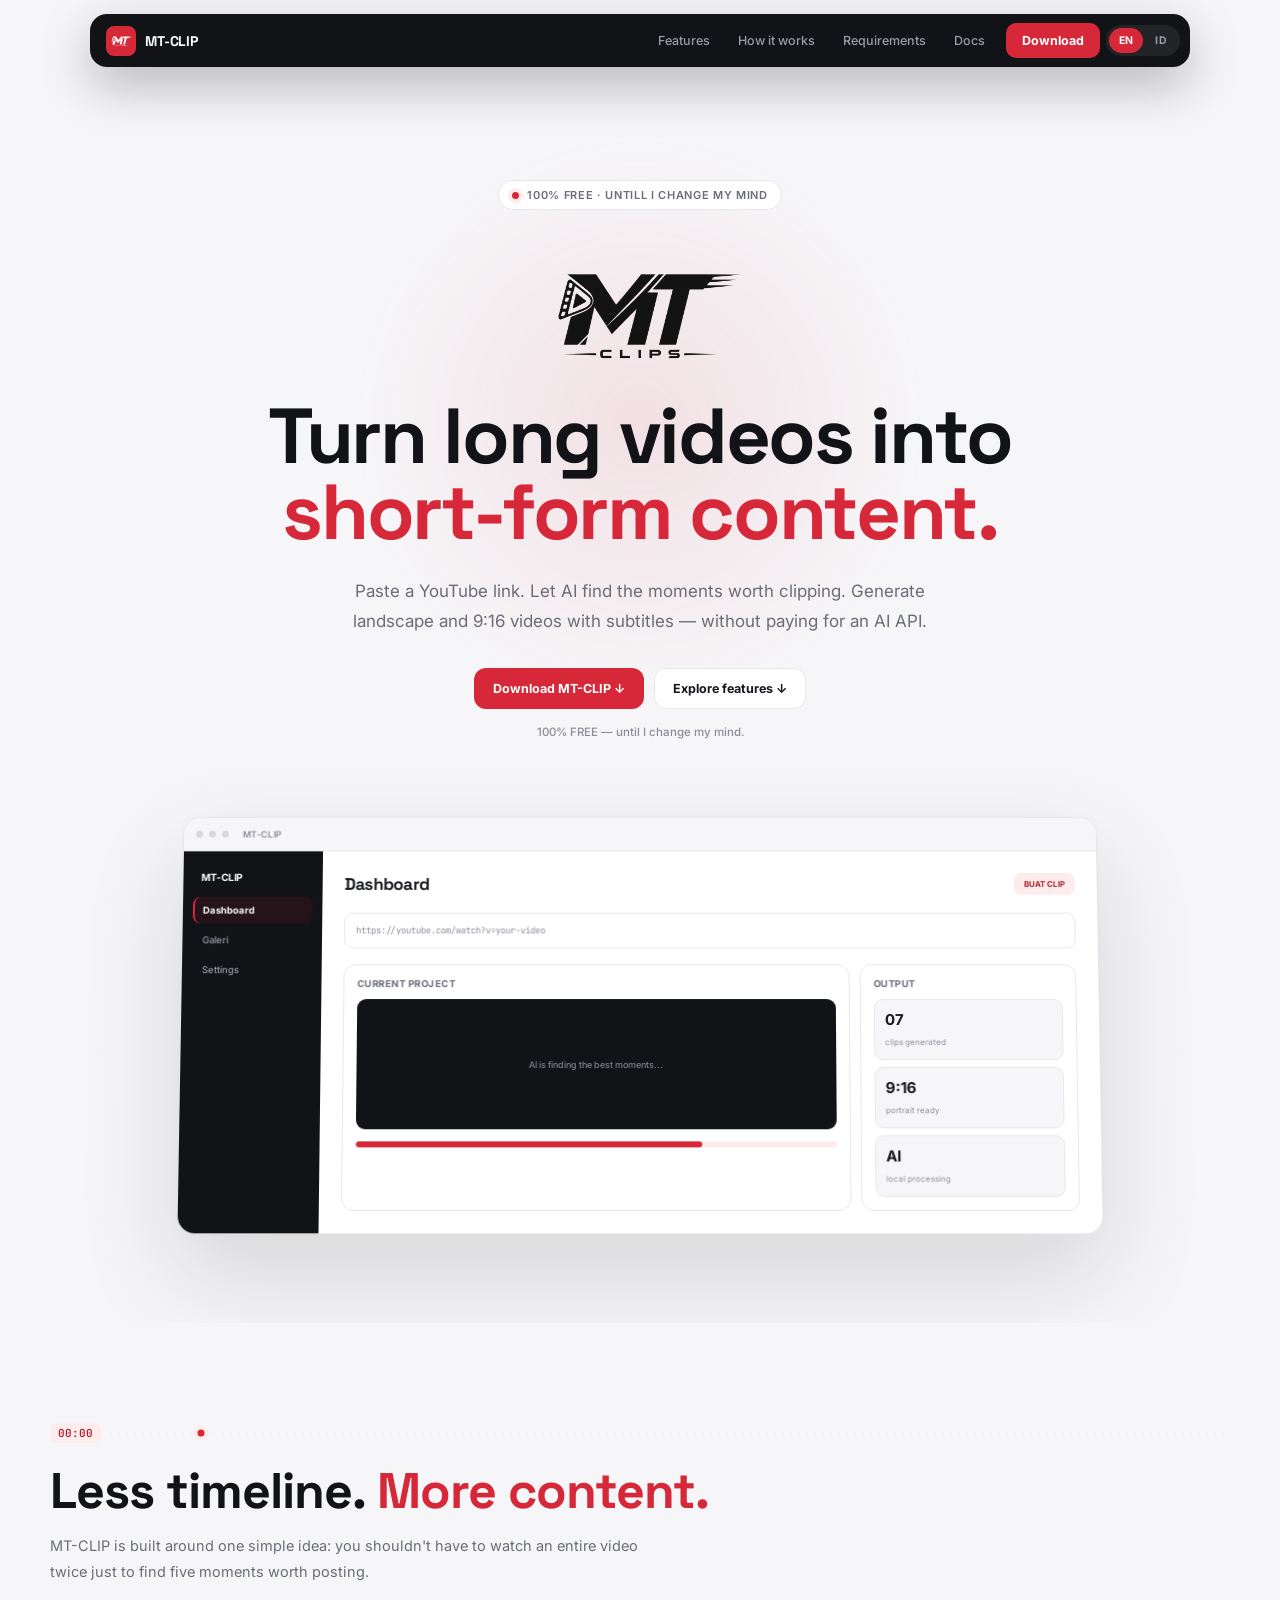
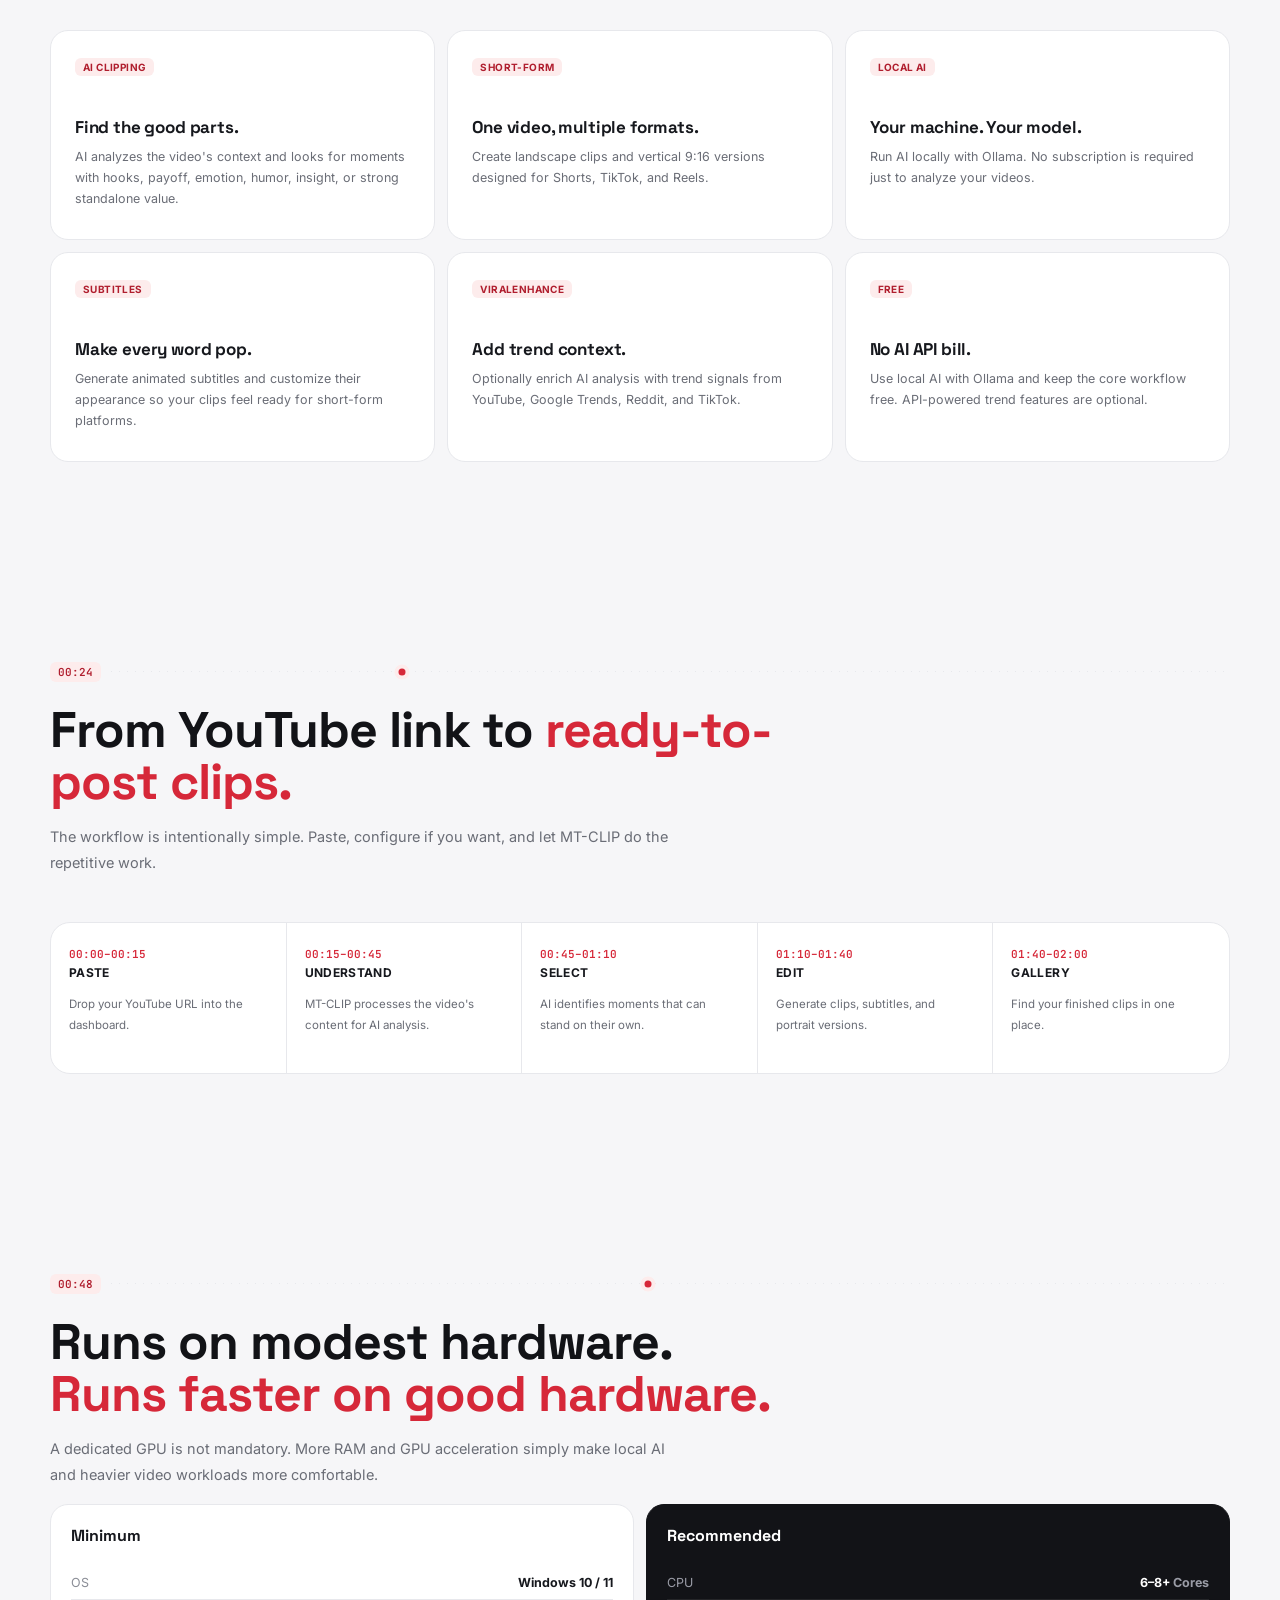
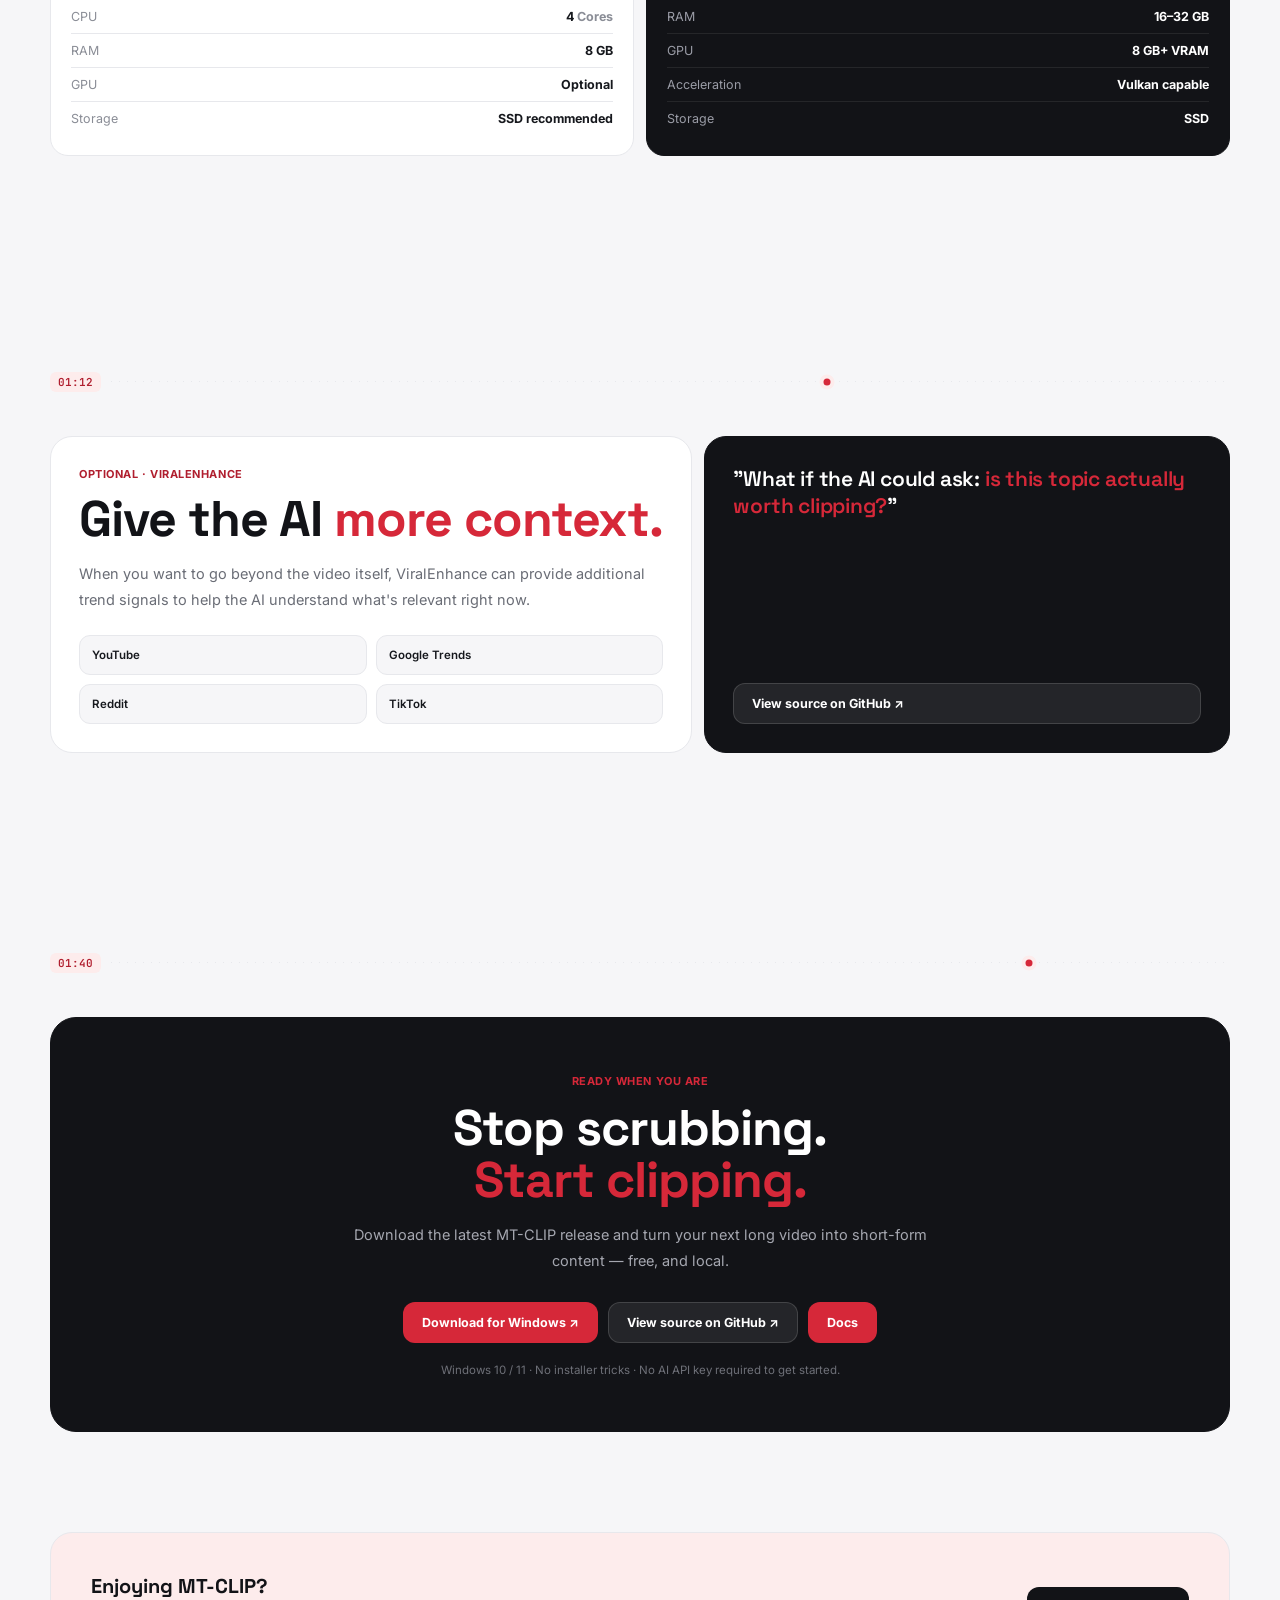
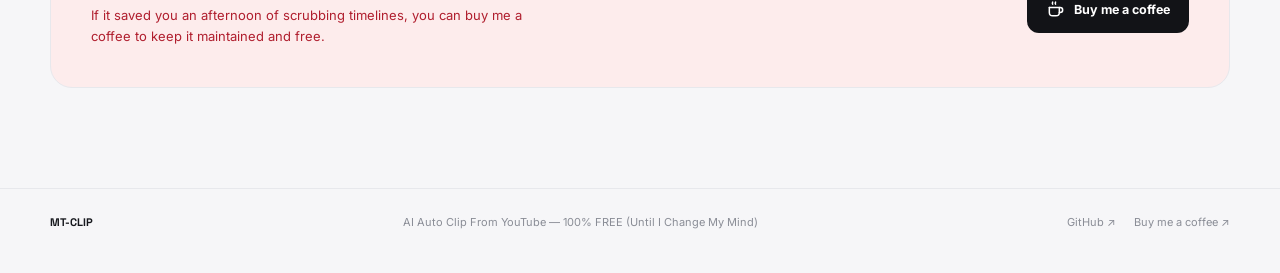
==== commit 88fc56af: "update" ====
--- a/index.html
+++ b/index.html
@@ -260,6 +260,7 @@
           <div class="download-actions">
             <a class="btn btn-primary" href="https://github.com/dafaprasetya/MT-CLIP/releases/" target="_blank" rel="noopener" data-i18n="dl.primary">Download for Windows ↗</a>
             <a class="btn btn-secondary" style="background:rgba(255,255,255,.08); color:#fff; border-color:rgba(255,255,255,.14);" href="https://github.com/dafaprasetya/MT-CLIP" target="_blank" rel="noopener" data-i18n="dl.secondary">View source on GitHub ↗</a>
+            <a class="btn btn-primary" href="docs.html" target="_blank" rel="noopener" data-i18n="dl.third">Docs</a>
           </div>
           <div class="download-meta" data-i18n="dl.meta">Windows 10 / 11 · No installer tricks · No AI API key required to get started.</div>
         </div>
@@ -350,7 +351,7 @@
         "nav.doc": "Docs",
         "nav.requirements": "Requirements",
         "nav.download": "Download",
-        "hero.eyebrow": "100$ Free · Untill I Change My Mind",
+        "hero.eyebrow": "100% Free · Untill I Change My Mind",
         "hero.title": 'Turn long videos into <span>short-form content.</span>',
         "hero.copy": "Paste a YouTube link. Let AI find the moments worth clipping. Generate landscape and 9:16 videos with subtitles — without paying for an AI API.",
         "hero.cta_primary": "Download MT-CLIP ↓",
@@ -394,6 +395,7 @@
         "dl.title": 'Stop scrubbing.<br><span>Start clipping.</span>',
         "dl.copy": "Download the latest MT-CLIP release and turn your next long video into short-form content — free, and local.",
         "dl.primary": "Download for Windows ↗",
+        "dl.third": "Docs ↗",
         "dl.secondary": "View source on GitHub ↗",
         "dl.meta": "Windows 10 / 11 · No installer tricks · No AI API key required to get started.",
         "coffee.title": "Enjoying MT-CLIP?",
@@ -405,7 +407,7 @@
       id: {
         "nav.features": "Fitur",
         "nav.how": "Cara kerja",
-        "nav.doc": "Doks",
+        "nav.doc": "Docs",
         "nav.requirements": "Spesifikasi",
         "nav.download": "Download",
         "hero.eyebrow": "100% Gratis · setidaknya sampai saya berubah pikiran",
@@ -452,6 +454,7 @@
         "dl.title": 'Berhenti scrubbing.<br><span>Mulai nge-clip.</span>',
         "dl.copy": "Download rilis terbaru MT-CLIP dan ubah video panjangmu berikutnya jadi konten short-form — gratis, dan lokal.",
         "dl.primary": "Download untuk Windows ↗",
+        "dl.third": "Docs ↗",
         "dl.secondary": "Lihat source di GitHub ↗",
         "dl.meta": "Windows 10 / 11 · Tanpa trik instalasi · Tidak butuh API key AI untuk mulai.",
         "coffee.title": "Suka pakai MT-CLIP?",
